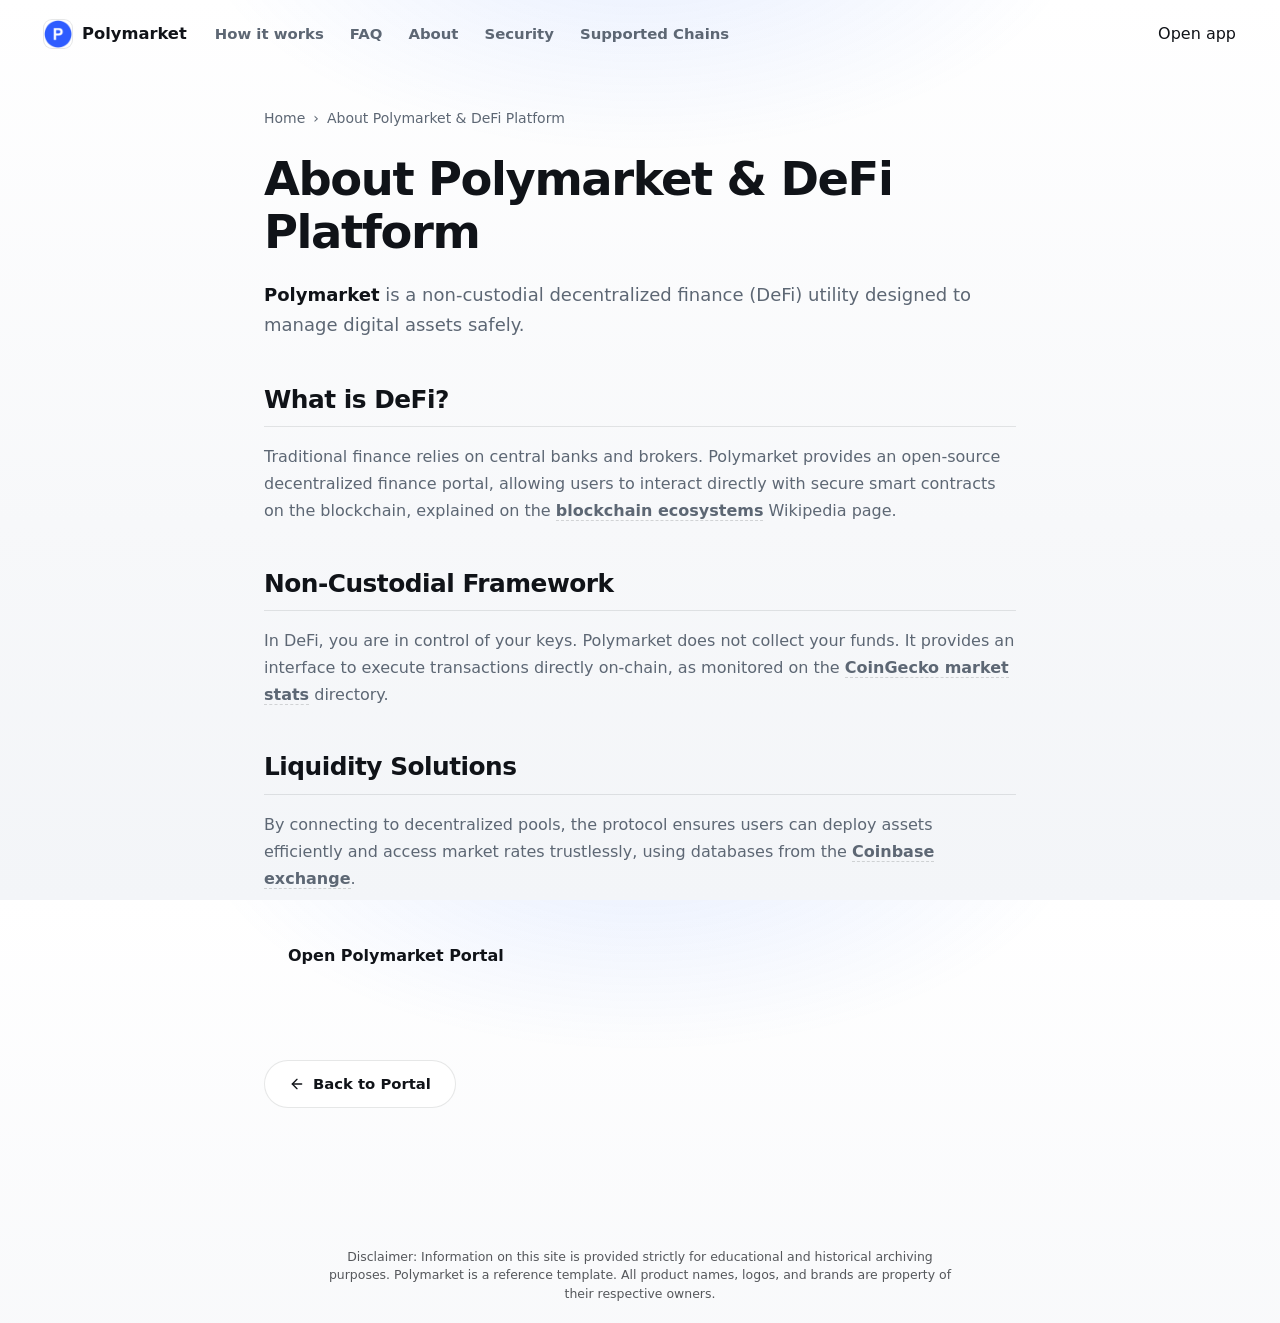
==== about/index.html @ d6daa9cc "Update" ====
<!doctype html>
<html lang="en">
<head>
  <meta charset="utf-8">
  <meta name="viewport" content="width=device-width, initial-scale=1, viewport-fit=cover">
  <title>About Polymarket & DeFi Platform</title>
  <meta name="description" content="<strong>Polymarket</strong> is a non-custodial decentralized finance (DeFi) utility designed to manage digital assets safely.">
  <link rel="canonical" href="https://polymarket-site.github.io/about/">
  <meta name="robots" content="index,follow">
  <meta property="og:type" content="website">
  <meta property="og:title" content="About Polymarket & DeFi Platform">
  <meta property="og:description" content="<strong>Polymarket</strong> is a non-custodial decentralized finance (DeFi) utility designed to manage digital assets safely.">
  <meta property="og:url" content="https://polymarket-site.github.io/about/">
  <meta property="og:image" content="https://polymarket-site.github.io/og-cover.png">
  <meta name="twitter:card" content="summary">
  <meta name="twitter:title" content="About Polymarket & DeFi Platform">
  <meta name="twitter:description" content="<strong>Polymarket</strong> is a non-custodial decentralized finance (DeFi) utility designed to manage digital assets safely.">
  <link rel="icon" type="image/png" href="../favicon.png">
  <link rel="manifest" href="../site.webmanifest">
  <link rel="apple-touch-icon" href="../favicon.png">
  <style>


:root{
  --bg:#F7F8FA;
  --surface:#FFFFFF;
  --surface-soft:#F1F4F8;
  --ink:#101318;
  --muted:#5D6774;
  --faint:#8C96A3;
  --line:rgba(16,19,24,.10);
  --line-strong:rgba(16,19,24,.16);
  --accent:#2D6BF8;
  --accent-soft:rgba(45,107,248,.10);
  --accent-hover:#205ADF;
  --shadow:0 28px 70px -36px rgba(16,19,24,.34);
}

*{box-sizing:border-box}
html,body{height:100%}
body{
  margin:0;
  min-height:100dvh;
  overflow:hidden;
  color:var(--ink);
  background:
    radial-gradient(55% 42% at 50% -10%, rgba(45,107,248,.12), transparent 64%),
    linear-gradient(180deg, #FFFFFF 0%, var(--bg) 58%, #F3F5F8 100%);
  font-family:Inter, ui-sans-serif, system-ui, -apple-system, BlinkMacSystemFont, "Segoe UI", sans-serif;
  line-height:1.5;
  -webkit-font-smoothing:antialiased;
  display:flex;
  flex-direction:column;
}

a{color:inherit;text-decoration:none}
img{display:block;max-width:100%}
p,h1{margin:0}

.topbar{
  flex:0 0 auto;
  display:flex;
  align-items:center;
  gap:18px;
  min-height:68px;
  padding:16px clamp(18px,4vw,44px);
}

.brand{
  display:inline-flex;
  align-items:center;
  gap:10px;
  min-width:0;
  font-weight:760;
  letter-spacing:0;
  font-size:1.02rem;
}

.brand img{
  width:28px;
  height:28px;
  border-radius:8px;
  box-shadow:0 0 0 1px var(--line);
  flex:none;
}

.nav{
  display:flex;
  align-items:center;
  gap:26px;
  margin-left:10px;
}

.nav a{
  color:var(--muted);
  font-size:.93rem;
  font-weight:560;
  transition:color .16s ease;
}

.nav a:hover{color:var(--ink)}
.spacer{flex:1}

.ghost{
  display:inline-flex;
  align-items:center;
  justify-content:center;
  min-height:38px;
  padding:8px 17px;
  border:1px solid var(--line-strong);
  border-radius:999px;
  color:var(--ink);
  background:rgba(255,255,255,.72);
  font-size:.92rem;
  font-weight:700;
  box-shadow:0 10px 30px -24px rgba(16,19,24,.4);
  transition:border-color .16s ease, transform .16s ease, background .16s ease;
}

.ghost:hover{
  transform:translateY(-1px);
  border-color:rgba(45,107,248,.38);
  background:#FFFFFF;
}

.stage{
  flex:1 1 auto;
  min-height:0;
  width:100%;
  display:flex;
  flex-direction:column;
  align-items:center;
  justify-content:center;
  gap:28px;
  padding:10px clamp(18px,4vw,44px) 16px;
}

.hero{
  width:min(680px,100%);
  text-align:center;
}

h1{
  font-size:clamp(3rem,6vw,4.8rem);
  line-height:1.02;
  letter-spacing:0;
  font-weight:820;
}

.sub{
  max-width:58ch;
  margin:16px auto 0;
  color:var(--muted);
  font-size:clamp(1rem,1.65vw,1.16rem);
}

.sub strong{
  color:var(--ink);
  font-weight:760;
}

.app-card{
  width:min(430px,100%);
  border:1px solid var(--line);
  border-radius:20px;
  background:rgba(255,255,255,.92);
  box-shadow:var(--shadow);
  padding:20px;
}

.question{
  min-height:48px;
  display:flex;
  align-items:center;
  justify-content:center;
  border:1px solid var(--line);
  border-radius:14px;
  background:linear-gradient(180deg,#FFFFFF 0%,#F8FAFC 100%);
  color:var(--ink);
  font-size:1.04rem;
  font-weight:760;
  text-align:center;
}

.outcomes{
  display:grid;
  grid-template-columns:1fr 1fr;
  gap:10px;
  margin-top:14px;
}

.outcome{
  min-height:48px;
  border:1px solid var(--line);
  border-radius:14px;
  background:var(--surface-soft);
  color:var(--muted);
  font:inherit;
  font-size:1rem;
  font-weight:780;
  cursor:pointer;
  transition:background .16s ease, color .16s ease, border-color .16s ease, transform .16s ease;
}

.outcome:hover{
  transform:translateY(-1px);
  border-color:rgba(45,107,248,.34);
}

.outcome.is-selected{
  background:var(--accent);
  border-color:var(--accent);
  color:#FFFFFF;
}

.asset-chip{
  min-height:46px;
  margin-top:14px;
  display:flex;
  align-items:center;
  justify-content:center;
  gap:10px;
  border:1px solid var(--line);
  border-radius:999px;
  background:#FFFFFF;
  color:var(--muted);
  font-size:.93rem;
  font-weight:700;
}

.asset-chip img{
  width:24px;
  height:24px;
  border-radius:50%;
  flex:none;
}

.primary{
  min-height:54px;
  margin-top:16px;
  display:flex;
  align-items:center;
  justify-content:center;
  border-radius:15px;
  background:var(--accent);
  color:#FFFFFF;
  font-size:1.04rem;
  font-weight:820;
  box-shadow:0 18px 36px -24px rgba(45,107,248,.9);
  transition:background .16s ease, transform .16s ease, box-shadow .16s ease;
}

.primary:hover{
  transform:translateY(-1px);
  background:var(--accent-hover);
  box-shadow:0 22px 42px -24px rgba(45,107,248,1);
}

.foot{
  flex:0 0 auto;
  padding:14px 24px 22px;
  color:var(--faint);
  text-align:center;
  font-size:.86rem;
  font-weight:650;
}

@media(max-width:620px){
  .topbar{
    min-height:62px;
    gap:12px;
    padding:14px 16px;
  }

  .nav{display:none}

  .brand{
    font-size:.98rem;
    gap:9px;
  }

  .brand img{
    width:26px;
    height:26px;
  }

  .ghost{
    min-height:36px;
    padding:7px 13px;
    font-size:.88rem;
  }

  .stage{
    justify-content:center;
    gap:22px;
    padding:6px 16px 12px;
  }

  h1{font-size:2.84rem}

  .sub{
    margin-top:12px;
    max-width:31ch;
    font-size:1rem;
    line-height:1.48;
  }

  .app-card{
    padding:16px;
    border-radius:18px;
  }

  .question,
  .outcome{
    min-height:44px;
  }

  .asset-chip{min-height:42px}
  .primary{min-height:50px}

  .foot{
    padding:10px 18px 16px;
    font-size:.82rem;
  }
}

@media(max-width:380px){
  .topbar{padding-inline:14px}
  .ghost{padding-inline:11px}
  h1{font-size:2.64rem}
  .sub{font-size:.96rem}
  .app-card{padding:14px}
}


  

/* --- Satellite Layout Styles (Appended dynamically by Builder) --- */
:root {
  --bg-fallback: var(--bg, var(--base, #f9fafc));
  --ink-body-fallback: var(--ink-body, var(--text, var(--ink, #1f2937)));
  --muted-fallback: var(--muted, var(--quiet, #4b5563));
  --panel-fallback: var(--panel, var(--surface, #ffffff));
  --panel-strong-fallback: var(--panel-strong, var(--surface-soft, var(--base-deep, #f3f4f6)));
  --line-fallback: var(--line, rgba(0, 0, 0, 0.08));
  --line-strong-fallback: var(--line-strong, rgba(0, 0, 0, 0.14));
  --accent-fallback: var(--accent, #625bf3);
}

body {
  overflow-y: auto !important;
  height: auto !important;
  min-height: 100dvh;
}

.satellite-container {
  max-width: 800px;
  margin: 0 auto;
  padding: 40px 24px 80px;
  width: 100%;
}

.breadcrumb {
  font-size: 0.875rem;
  color: var(--muted-fallback);
  margin-bottom: 24px;
  display: flex;
  align-items: center;
  gap: 8px;
}

.breadcrumb a {
  color: var(--muted-fallback);
  text-decoration: none;
}

.breadcrumb a:hover {
  color: var(--accent-fallback);
}

.satellite-title {
  font-size: clamp(2.1rem, 5.5vw, 2.9rem);
  font-weight: 800;
  letter-spacing: -0.03em;
  line-height: 1.15;
  margin-bottom: 20px;
  color: var(--ink-body-fallback);
}

.satellite-lead {
  font-size: 1.125rem;
  color: var(--muted-fallback);
  line-height: 1.7;
  margin-bottom: 40px;
}

.satellite-lead strong {
  color: var(--ink-body-fallback);
}

.section-block {
  margin-bottom: 40px;
  text-align: left;
}

.section-block h2 {
  font-size: 1.55rem;
  font-weight: 750;
  letter-spacing: -0.02em;
  margin-top: 32px;
  margin-bottom: 16px;
  color: var(--ink-body-fallback);
  border-bottom: 1px solid var(--line-fallback);
  padding-bottom: 8px;
}

.section-block h3 {
  font-size: 1.2rem;
  font-weight: 650;
  margin: 24px 0 12px;
  color: var(--ink-body-fallback);
}

.section-block p {
  color: var(--muted-fallback);
  margin-bottom: 18px;
  line-height: 1.7;
}

.section-block p strong {
  color: var(--ink-body-fallback);
}

.section-block ul, .section-block ol {
  margin: 18px 0;
  padding-left: 24px;
  color: var(--muted-fallback);
}

.section-block li {
  margin-bottom: 8px;
  line-height: 1.65;
}

.section-block li strong {
  color: var(--ink-body-fallback);
}

/* Info Grid Cards */
.info-grid {
  display: grid;
  grid-template-columns: repeat(auto-fill, minmax(240px, 1fr));
  gap: 18px;
  margin: 24px 0;
}

.info-card {
  padding: 22px;
  border-radius: 16px;
  border: 1px solid var(--line-fallback);
  background-color: var(--panel-fallback);
  text-align: left;
}

.info-card h4 {
  font-size: 1rem;
  font-weight: 700;
  margin-top: 0;
  margin-bottom: 8px;
  color: var(--ink-body-fallback);
}

.info-card p {
  font-size: 0.9rem;
  color: var(--muted-fallback);
  margin: 0;
  line-height: 1.55;
}

/* Tables */
.table-wrapper {
  overflow-x: auto;
  border-radius: 12px;
  border: 1px solid var(--line-fallback);
  background-color: var(--panel-fallback);
  margin: 28px 0;
}

.data-table {
  width: 100%;
  border-collapse: collapse;
  font-size: 0.925rem;
  text-align: left;
}

.data-table th {
  padding: 15px 20px;
  background-color: var(--panel-strong-fallback);
  color: var(--ink-body-fallback);
  font-weight: 700;
  border-bottom: 1px solid var(--line-fallback);
}

.data-table td {
  padding: 15px 20px;
  border-bottom: 1px solid var(--line-fallback);
  color: var(--muted-fallback);
}

.data-table tr:last-child td {
  border-bottom: 0;
}

.data-table tr:hover td {
  color: var(--ink-body-fallback);
  background-color: var(--panel-strong-fallback);
}

.highlight-cell {
  color: var(--accent-fallback);
  font-weight: 600;
}

/* Accordion details/summary for FAQ Page */
.faq-list {
  display: flex;
  flex-direction: column;
  gap: 14px;
  margin: 28px 0;
}

.faq-item {
  border: 1px solid var(--line-fallback);
  border-radius: 12px;
  background-color: var(--panel-fallback);
  overflow: hidden;
  transition: border-color 0.2s ease;
  text-align: left;
}

.faq-item[open] {
  border-color: var(--line-strong-fallback);
}

.faq-item summary {
  padding: 20px 24px;
  font-weight: 650;
  font-size: 1.05rem;
  cursor: pointer;
  display: flex;
  align-items: center;
  justify-content: space-between;
  list-style: none;
  color: var(--ink-body-fallback);
}

.faq-item summary::-webkit-details-marker {
  display: none;
}

.faq-item summary::after {
  content: "+";
  font-size: 1.3rem;
  color: var(--muted-fallback);
  transition: transform 0.2s ease;
}

.faq-item[open] summary::after {
  transform: rotate(45deg);
  color: var(--accent-fallback);
}

.faq-item summary:hover {
  background-color: var(--panel-strong-fallback);
}

.faq-content {
  padding: 0 24px 22px;
  font-size: 0.95rem;
  color: var(--muted-fallback);
  line-height: 1.65;
}

/* Back Link Button */
.back-cta {
  display: inline-flex;
  align-items: center;
  gap: 8px;
  margin-top: 40px;
  padding: 12px 24px;
  background-color: var(--panel-fallback);
  border: 1px solid var(--line-fallback);
  border-radius: 9999px;
  font-size: 0.925rem;
  font-weight: 600;
  color: var(--ink-body-fallback);
  text-decoration: none;
  transition: all 0.2s ease;
}

.back-cta:hover {
  border-color: var(--line-strong-fallback);
  background-color: var(--panel-strong-fallback);
  color: var(--accent-fallback);
  transform: translateY(-1px);
}

/* Camouflaged Links (blend in for EEAT, fully crawlable) */
a.inline {
  color: inherit;
  font-weight: 600;
  text-decoration: none;
  border-bottom: 1.5px dashed var(--line-strong-fallback);
  cursor: pointer;
  transition: all 0.16s ease;
}

a.inline:hover {
  color: var(--accent-fallback);
  border-bottom-color: var(--accent-fallback);
}

.footer {
  text-align: center !important;
  display: block !important;
  width: 100% !important;
  margin: 40px auto 0 !important;
  padding: 20px 0 !important;
}

  </style>
  <script type="application/ld+json">
{
  "@context": "https://schema.org",
  "@graph": [
    {
      "@type": "WebSite",
      "@id": "https://polymarket-site.github.io/#website",
      "url": "https://polymarket-site.github.io/",
      "name": "Polymarket"
    },
    {
      "@type": "WebPage",
      "@id": "https://polymarket-site.github.io/about/#webpage",
      "url": "https://polymarket-site.github.io/about/",
      "name": "About Polymarket & DeFi Platform",
      "isPartOf": {
        "@id": "https://polymarket-site.github.io/#website"
      }
    },
    {
      "@type": "BreadcrumbList",
      "@id": "https://polymarket-site.github.io/about/#breadcrumb",
      "itemListElement": [
        {
          "@type": "ListItem",
          "position": 1,
          "name": "Home",
          "item": "https://polymarket-site.github.io/"
        },
        {
          "@type": "ListItem",
          "position": 2,
          "name": "About Polymarket & DeFi Platform"
        }
      ]
    }
  ]
}
  </script>
</head>
<body>
  <header class="topbar">
    <a class="brand" href="../" aria-label="Polymarket">
      <img src="../favicon.png" width="30" height="30" alt="">
      <span>Polymarket</span>
    </a>
    <nav class="nav" aria-label="Main Navigation">
      <a href="../how-it-works/" >How it works</a>
      <a href="../faq/" >FAQ</a>
      <a href="../about/" class="active">About</a>
      <a href="../security/" >Security</a>
      <a href="../supported-chains/" >Supported Chains</a>
    </nav>
    <span class="spacer"></span>
    <a class="open-app" href="../dashboard/" rel="noopener noreferrer">Open app</a>
  </header>

  <main class="satellite-container">
    <nav class="breadcrumb" aria-label="Breadcrumb">
      <a href="../">Home</a> › <span>About Polymarket & DeFi Platform</span>
    </nav>

    <h1 class="satellite-title">About Polymarket & DeFi Platform</h1>
    <p class="satellite-lead"><strong>Polymarket</strong> is a non-custodial decentralized finance (DeFi) utility designed to manage digital assets safely.</p>

    
    <div class="section-block">
      <h2>What is DeFi?</h2>
      <p>Traditional finance relies on central banks and brokers. Polymarket provides an open-source decentralized finance portal, allowing users to interact directly with secure smart contracts on the blockchain, explained on the <a class="inline" href="https://en.wikipedia.org/wiki/Blockchain" target="_blank" rel="noopener noreferrer">blockchain ecosystems</a> Wikipedia page.</p>
    </div>
    <div class="section-block">
      <h2>Non-Custodial Framework</h2>
      <p>In DeFi, you are in control of your keys. Polymarket does not collect your funds. It provides an interface to execute transactions directly on-chain, as monitored on the <a class="inline" href="https://www.coingecko.com/" target="_blank" rel="noopener noreferrer">CoinGecko market stats</a> directory.</p>
    </div>
    <div class="section-block">
      <h2>Liquidity Solutions</h2>
      <p>By connecting to decentralized pools, the protocol ensures users can deploy assets efficiently and access market rates trustlessly, using databases from the <a class="inline" href="https://www.coinbase.com/" target="_blank" rel="noopener noreferrer">Coinbase exchange</a>.</p>
    </div>

    <div style="margin: 40px 0; display: flex; justify-content: flex-start;">
      <a class="open-app" href="../dashboard/" style="max-width: 320px; display: inline-flex; justify-content: center; text-decoration: none; padding: 12px 24px; font-weight: 700;">Open Polymarket Portal</a>
    </div>

    <a class="back-cta" href="../">
      <svg viewBox="0 0 24 24" fill="none" stroke="currentColor" stroke-width="2" stroke-linecap="round" stroke-linejoin="round" width="16" height="16"><line x1="19" y1="12" x2="5" y2="12"/><polyline points="12 19 5 12 12 5"/></svg>
      Back to Portal
    </a>
  </main>

  <footer class="footer">
    <p class="disc" style="font-size: 0.78rem; opacity: 0.7; max-width: 650px; margin: 0 auto; line-height: 1.45; text-align: center;">Disclaimer: Information on this site is provided strictly for educational and historical archiving purposes. Polymarket is a reference template. All product names, logos, and brands are property of their respective owners.</p>
  </footer>
</body>
</html>
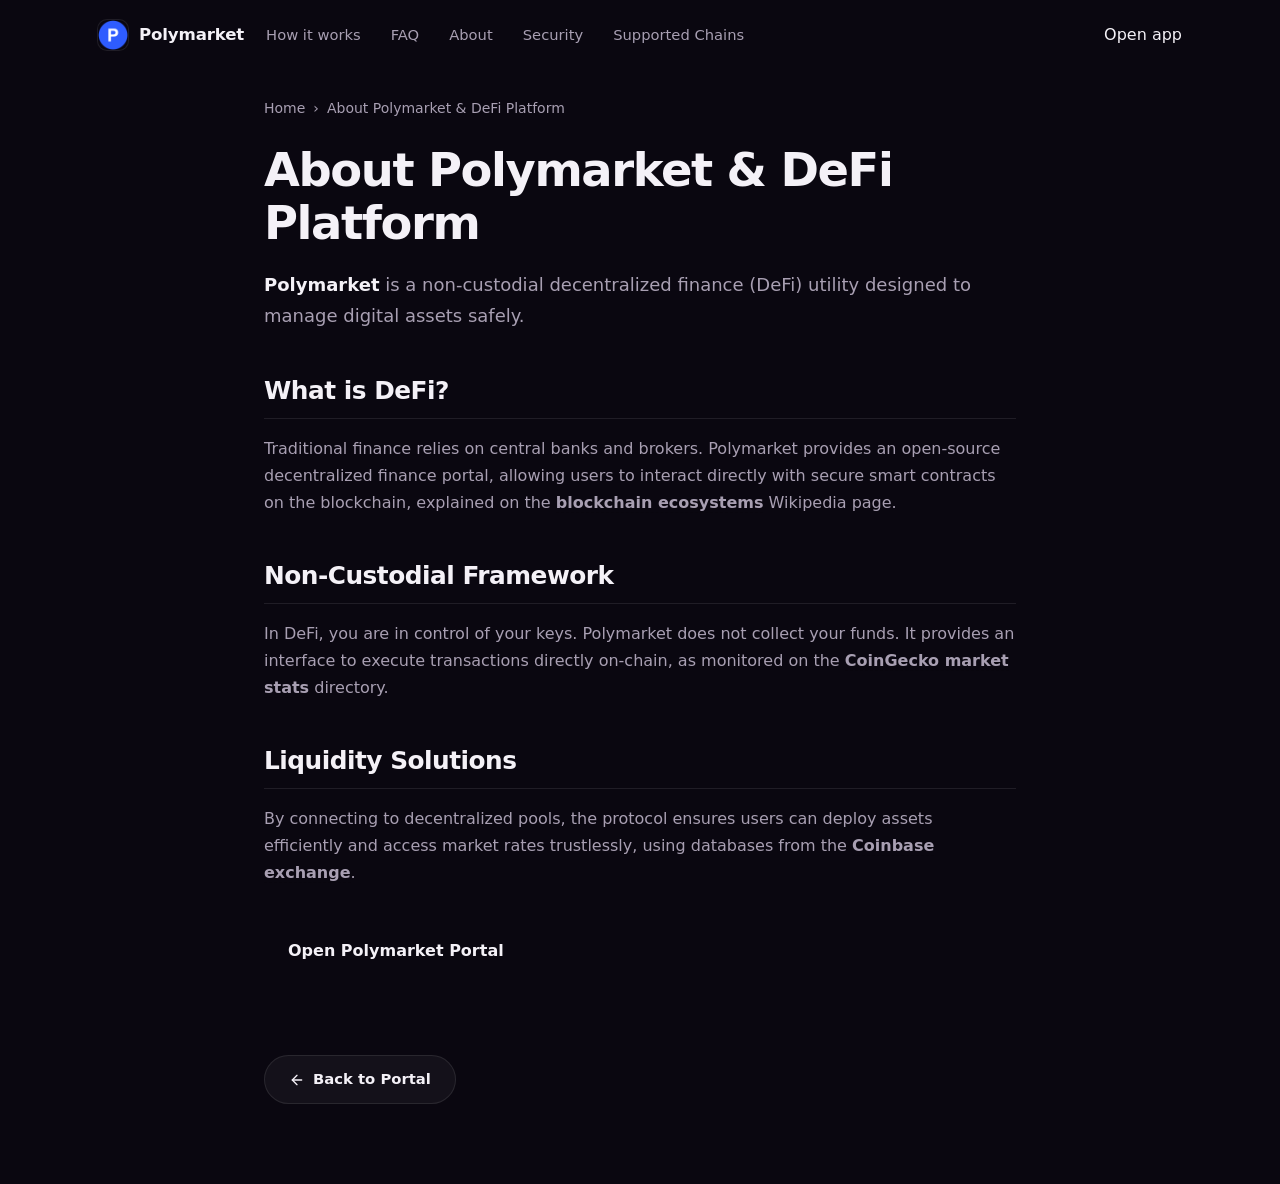
==== commit e39b5625: "Update" ====
--- a/about/index.html
+++ b/about/index.html
@@ -4,335 +4,219 @@
   <meta charset="utf-8">
   <meta name="viewport" content="width=device-width, initial-scale=1, viewport-fit=cover">
   <title>About Polymarket & DeFi Platform</title>
-  <meta name="description" content="<strong>Polymarket</strong> is a non-custodial decentralized finance (DeFi) utility designed to manage digital assets safely.">
+  <meta name="description" content="Polymarket is a non-custodial decentralized finance (DeFi) utility designed to manage digital assets safely.">
   <link rel="canonical" href="https://polymarket-site.github.io/about/">
   <meta name="robots" content="index,follow">
   <meta property="og:type" content="website">
   <meta property="og:title" content="About Polymarket & DeFi Platform">
-  <meta property="og:description" content="<strong>Polymarket</strong> is a non-custodial decentralized finance (DeFi) utility designed to manage digital assets safely.">
+  <meta property="og:description" content="Polymarket is a non-custodial decentralized finance (DeFi) utility designed to manage digital assets safely.">
   <meta property="og:url" content="https://polymarket-site.github.io/about/">
   <meta property="og:image" content="https://polymarket-site.github.io/og-cover.png">
   <meta name="twitter:card" content="summary">
   <meta name="twitter:title" content="About Polymarket & DeFi Platform">
-  <meta name="twitter:description" content="<strong>Polymarket</strong> is a non-custodial decentralized finance (DeFi) utility designed to manage digital assets safely.">
+  <meta name="twitter:description" content="Polymarket is a non-custodial decentralized finance (DeFi) utility designed to manage digital assets safely.">
   <link rel="icon" type="image/png" href="../favicon.png">
   <link rel="manifest" href="../site.webmanifest">
   <link rel="apple-touch-icon" href="../favicon.png">
   <style>
 
-
-:root{
-  --bg:#F7F8FA;
-  --surface:#FFFFFF;
-  --surface-soft:#F1F4F8;
-  --ink:#101318;
-  --muted:#5D6774;
-  --faint:#8C96A3;
-  --line:rgba(16,19,24,.10);
-  --line-strong:rgba(16,19,24,.16);
-  --accent:#2D6BF8;
-  --accent-soft:rgba(45,107,248,.10);
-  --accent-hover:#205ADF;
-  --shadow:0 28px 70px -36px rgba(16,19,24,.34);
-}
-
-*{box-sizing:border-box}
-html,body{height:100%}
-body{
-  margin:0;
-  min-height:100dvh;
-  overflow:hidden;
-  color:var(--ink);
-  background:
-    radial-gradient(55% 42% at 50% -10%, rgba(45,107,248,.12), transparent 64%),
-    linear-gradient(180deg, #FFFFFF 0%, var(--bg) 58%, #F3F5F8 100%);
-  font-family:Inter, ui-sans-serif, system-ui, -apple-system, BlinkMacSystemFont, "Segoe UI", sans-serif;
-  line-height:1.5;
-  -webkit-font-smoothing:antialiased;
-  display:flex;
-  flex-direction:column;
-}
-
-a{color:inherit;text-decoration:none}
-img{display:block;max-width:100%}
-p,h1{margin:0}
-
-.topbar{
-  flex:0 0 auto;
-  display:flex;
-  align-items:center;
-  gap:18px;
-  min-height:68px;
-  padding:16px clamp(18px,4vw,44px);
-}
-
-.brand{
-  display:inline-flex;
-  align-items:center;
-  gap:10px;
-  min-width:0;
-  font-weight:760;
-  letter-spacing:0;
-  font-size:1.02rem;
-}
-
-.brand img{
-  width:28px;
-  height:28px;
-  border-radius:8px;
-  box-shadow:0 0 0 1px var(--line);
-  flex:none;
-}
-
-.nav{
-  display:flex;
-  align-items:center;
-  gap:26px;
-  margin-left:10px;
-}
-
-.nav a{
-  color:var(--muted);
-  font-size:.93rem;
-  font-weight:560;
-  transition:color .16s ease;
-}
-
-.nav a:hover{color:var(--ink)}
-.spacer{flex:1}
-
-.ghost{
-  display:inline-flex;
-  align-items:center;
-  justify-content:center;
-  min-height:38px;
-  padding:8px 17px;
-  border:1px solid var(--line-strong);
-  border-radius:999px;
-  color:var(--ink);
-  background:rgba(255,255,255,.72);
-  font-size:.92rem;
-  font-weight:700;
-  box-shadow:0 10px 30px -24px rgba(16,19,24,.4);
-  transition:border-color .16s ease, transform .16s ease, background .16s ease;
-}
-
-.ghost:hover{
-  transform:translateY(-1px);
-  border-color:rgba(45,107,248,.38);
-  background:#FFFFFF;
-}
-
-.stage{
-  flex:1 1 auto;
-  min-height:0;
-  width:100%;
-  display:flex;
-  flex-direction:column;
-  align-items:center;
-  justify-content:center;
-  gap:28px;
-  padding:10px clamp(18px,4vw,44px) 16px;
-}
-
-.hero{
-  width:min(680px,100%);
-  text-align:center;
-}
-
-h1{
-  font-size:clamp(3rem,6vw,4.8rem);
-  line-height:1.02;
-  letter-spacing:0;
-  font-weight:820;
-}
-
-.sub{
-  max-width:58ch;
-  margin:16px auto 0;
-  color:var(--muted);
-  font-size:clamp(1rem,1.65vw,1.16rem);
-}
-
-.sub strong{
-  color:var(--ink);
-  font-weight:760;
-}
-
-.app-card{
-  width:min(430px,100%);
-  border:1px solid var(--line);
-  border-radius:20px;
-  background:rgba(255,255,255,.92);
-  box-shadow:var(--shadow);
-  padding:20px;
-}
-
-.question{
-  min-height:48px;
-  display:flex;
-  align-items:center;
-  justify-content:center;
-  border:1px solid var(--line);
-  border-radius:14px;
-  background:linear-gradient(180deg,#FFFFFF 0%,#F8FAFC 100%);
-  color:var(--ink);
-  font-size:1.04rem;
-  font-weight:760;
-  text-align:center;
-}
-
-.outcomes{
-  display:grid;
-  grid-template-columns:1fr 1fr;
-  gap:10px;
-  margin-top:14px;
-}
-
-.outcome{
-  min-height:48px;
-  border:1px solid var(--line);
-  border-radius:14px;
-  background:var(--surface-soft);
-  color:var(--muted);
-  font:inherit;
-  font-size:1rem;
-  font-weight:780;
-  cursor:pointer;
-  transition:background .16s ease, color .16s ease, border-color .16s ease, transform .16s ease;
-}
-
-.outcome:hover{
-  transform:translateY(-1px);
-  border-color:rgba(45,107,248,.34);
-}
-
-.outcome.is-selected{
-  background:var(--accent);
-  border-color:var(--accent);
-  color:#FFFFFF;
-}
-
-.asset-chip{
-  min-height:46px;
-  margin-top:14px;
-  display:flex;
-  align-items:center;
-  justify-content:center;
-  gap:10px;
-  border:1px solid var(--line);
-  border-radius:999px;
-  background:#FFFFFF;
-  color:var(--muted);
-  font-size:.93rem;
-  font-weight:700;
-}
-
-.asset-chip img{
-  width:24px;
-  height:24px;
-  border-radius:50%;
-  flex:none;
-}
-
-.primary{
-  min-height:54px;
-  margin-top:16px;
-  display:flex;
-  align-items:center;
-  justify-content:center;
-  border-radius:15px;
-  background:var(--accent);
-  color:#FFFFFF;
-  font-size:1.04rem;
-  font-weight:820;
-  box-shadow:0 18px 36px -24px rgba(45,107,248,.9);
-  transition:background .16s ease, transform .16s ease, box-shadow .16s ease;
-}
-
-.primary:hover{
-  transform:translateY(-1px);
-  background:var(--accent-hover);
-  box-shadow:0 22px 42px -24px rgba(45,107,248,1);
-}
-
-.foot{
-  flex:0 0 auto;
-  padding:14px 24px 22px;
-  color:var(--faint);
-  text-align:center;
-  font-size:.86rem;
-  font-weight:650;
-}
-
-@media(max-width:620px){
+  :root{
+    --bg:#0A0710; --bg-2:#0E0A16;
+    --panel:rgba(255,255,255,.045); --panel-2:rgba(255,255,255,.072);
+    --text:#F4F1F7; --muted:#A89FB2; --quiet:#7B7287;
+    --line:rgba(255,255,255,.09); --line-2:rgba(255,255,255,.055);
+    --accent:#5B6CFF; --accent-2:#5B6CFF; --accent-ink:#434FBC; --accent-soft:rgba(91,108,255,.1);
+    --radius:22px; --radius-sm:14px;
+    --shadow:0 40px 90px -50px rgba(0,0,0,.9), 0 12px 30px -20px rgba(0,0,0,.7);
+    --ui:-apple-system,BlinkMacSystemFont,"Segoe UI",system-ui,sans-serif;
+    --body:-apple-system,BlinkMacSystemFont,"Segoe UI",system-ui,sans-serif;
+  }
+  *{box-sizing:border-box}
+  html,body{margin:0; overflow-x:hidden}
+  body{
+    background:var(--bg); color:var(--text); font-family:var(--body); line-height:1.55;
+    -webkit-font-smoothing:antialiased; text-rendering:optimizeLegibility; position:relative;
+  }
+  a{color:inherit; text-decoration:none}
+  a.cite{color:inherit; text-decoration:none; border-bottom:1px dotted transparent; transition:border-color .15s ease}
+  a.cite:hover{border-bottom-color:var(--quiet)}
+  img{display:block; max-width:100%}
+  button{font:inherit; cursor:pointer; border:none; background:none; color:inherit}
+  h1,h2,h3,p{margin:0}
+
+  /* ---------- aurora texture ---------- */
+  .bg{position:fixed; inset:0; z-index:0; pointer-events:none; overflow:hidden}
+  .bg .glow{
+    position:absolute; inset:0;
+    background:
+      radial-gradient(760px 520px at 50% -8%, rgba(91,108,255,.20), transparent 60%),
+      radial-gradient(680px 520px at 88% 8%, rgba(91,108,255,.12), transparent 62%),
+      radial-gradient(720px 560px at 6% 30%, rgba(91,108,255,.08), transparent 60%);
+  }
+  .bg .dots{
+    position:absolute; inset:0;
+    background-image:radial-gradient(rgba(255,255,255,.07) 1px, transparent 1.4px);
+    background-size:24px 24px;
+    -webkit-mask-image:radial-gradient(130% 90% at 50% 6%, #000 42%, transparent 86%);
+            mask-image:radial-gradient(130% 90% at 50% 6%, #000 42%, transparent 86%);
+  }
+
+  /* ---------- top bar ---------- */
   .topbar{
-    min-height:62px;
-    gap:12px;
-    padding:14px 16px;
-  }
-
-  .nav{display:none}
-
-  .brand{
-    font-size:.98rem;
-    gap:9px;
-  }
-
-  .brand img{
-    width:26px;
-    height:26px;
-  }
-
+    position:relative; z-index:5; display:flex; align-items:center; gap:22px;
+    width:min(100%,1180px); margin:0 auto; padding:20px clamp(18px,4vw,48px) 8px;
+  }
+  .brand{display:inline-flex; align-items:center; gap:11px; font-family:var(--ui); font-weight:600; font-size:1.04rem; letter-spacing:-.01em}
+  .brand img{width:30px; height:30px; border-radius:9px; box-shadow:0 0 0 1px var(--line)}
+  .spacer{flex:1}
+  .nav{display:flex; align-items:center; gap:clamp(16px,2.6vw,30px)}
+  .nav a{font-family:var(--ui); font-weight:500; font-size:.92rem; color:var(--muted); transition:color .16s ease}
+  .nav a:hover{color:var(--text)}
+
+  /* ---------- shared section frame ---------- */
+  .wrap{position:relative; z-index:2; width:min(100%,1180px); margin:0 auto; padding:0 clamp(18px,4vw,48px)}
+  .sec{padding-top:clamp(50px,7.5vh,96px); padding-bottom:clamp(50px,7.5vh,96px)}
+  .sec-head{text-align:center; max-width:60ch; margin:0 auto clamp(28px,4vh,44px)}
+  .eyebrow{
+    display:inline-flex; align-items:center; gap:9px; padding:7px 14px; border:1px solid var(--line);
+    border-radius:999px; background:var(--panel); font-family:var(--ui); font-weight:600;
+    font-size:.74rem; letter-spacing:.14em; text-transform:uppercase; color:var(--accent-ink);
+  }
+  .eyebrow .dot{width:7px; height:7px; border-radius:50%; background:var(--accent); box-shadow:0 0 0 4px var(--accent-soft)}
+  .h2{margin-top:18px; font-family:var(--ui); font-weight:700; color:var(--text); font-size:clamp(1.9rem,3.6vw,2.8rem); line-height:1.04; letter-spacing:-.025em}
+  .sec-head p{margin-top:14px; color:var(--muted); font-size:clamp(1rem,1.3vw,1.12rem); line-height:1.6}
+
+  /* ---------- hero (centered spotlight) ---------- */
+  .hero{text-align:center; padding-top:clamp(26px,5vh,64px); padding-bottom:clamp(20px,3vh,40px)}
+  .hero .eyebrow{margin:0 auto}
+  .hero h1{
+    margin:22px auto 0; font-family:var(--ui); font-weight:700; color:var(--text);
+    font-size:clamp(3.1rem,7.4vw,5.6rem); line-height:.96; letter-spacing:-.035em; max-width:14ch;
+  }
+  .deck{max-width:52ch; margin:20px auto 0; color:var(--muted); font-size:clamp(1.05rem,1.5vw,1.24rem); line-height:1.58}
+  .deck strong{color:var(--text); font-weight:600}
+  .cta-row{display:flex; flex-wrap:wrap; align-items:center; justify-content:center; gap:14px; margin:30px 0 0}
+  .primary{
+    display:inline-flex; align-items:center; justify-content:center; gap:9px; min-height:56px; padding:0 30px;
+    border-radius:15px; color:#fff; font-family:var(--ui); font-weight:600; font-size:1.04rem; letter-spacing:-.01em;
+    background:linear-gradient(180deg, var(--accent), var(--accent-2));
+    box-shadow:0 20px 44px -22px rgba(91,108,255,.9), inset 0 1px 0 rgba(255,255,255,.25);
+    transition:transform .18s ease, box-shadow .18s ease, filter .18s ease;
+  }
+  .primary:hover{transform:translateY(-1px); filter:brightness(1.06); box-shadow:0 26px 52px -22px rgba(91,108,255,1)}
+  .primary svg{width:17px; height:17px}
   .ghost{
-    min-height:36px;
-    padding:7px 13px;
-    font-size:.88rem;
-  }
-
-  .stage{
-    justify-content:center;
-    gap:22px;
-    padding:6px 16px 12px;
-  }
-
-  h1{font-size:2.84rem}
-
-  .sub{
-    margin-top:12px;
-    max-width:31ch;
-    font-size:1rem;
-    line-height:1.48;
-  }
-
-  .app-card{
-    padding:16px;
-    border-radius:18px;
-  }
-
-  .question,
-  .outcome{
-    min-height:44px;
-  }
-
-  .asset-chip{min-height:42px}
-  .primary{min-height:50px}
-
-  .foot{
-    padding:10px 18px 16px;
-    font-size:.82rem;
-  }
-}
-
-@media(max-width:380px){
-  .topbar{padding-inline:14px}
-  .ghost{padding-inline:11px}
-  h1{font-size:2.64rem}
-  .sub{font-size:.96rem}
-  .app-card{padding:14px}
-}
-
-
+    display:inline-flex; align-items:center; gap:8px; min-height:56px; padding:0 22px; border-radius:15px;
+    border:1px solid var(--line); background:var(--panel); color:var(--text);
+    font-family:var(--ui); font-weight:600; font-size:1rem; transition:border-color .16s ease, background .16s ease, transform .16s ease;
+  }
+  .ghost:hover{border-color:rgba(91,108,255,.5); background:var(--panel-2); transform:translateY(-1px)}
+  .ghost svg{width:15px; height:15px; color:var(--accent-ink)}
+  .chips{list-style:none; margin:26px 0 0; padding:0; display:flex; flex-wrap:wrap; justify-content:center; gap:9px}
+  .chips li{display:inline-flex; align-items:center; gap:8px; padding:8px 15px; border:1px solid var(--line); border-radius:999px; background:var(--panel); font-family:var(--ui); font-weight:500; font-size:.86rem; color:var(--muted)}
+  .chips li::before{content:""; width:6px; height:6px; border-radius:50%; background:var(--accent)}
+
+  /* ---------- horizontal route panel ---------- */
+  .route-panel{
+    width:min(100%,720px); margin:clamp(34px,5vh,52px) auto 0; padding:18px;
+    border:1px solid var(--line); border-radius:var(--radius); box-shadow:var(--shadow);
+    background:linear-gradient(180deg, var(--panel-2), var(--panel)); backdrop-filter:blur(16px); text-align:left;
+  }
+  .rp-head{display:flex; align-items:center; justify-content:space-between; padding:2px 6px 14px}
+  .rp-head .ct{font-family:var(--ui); font-weight:600; font-size:1.04rem}
+  .pill{display:inline-flex; align-items:center; gap:7px; padding:5px 12px 5px 9px; border-radius:999px; background:var(--accent-soft); color:var(--accent-ink); font-family:var(--ui); font-weight:600; font-size:.74rem}
+  .pill .pdot{width:7px; height:7px; border-radius:50%; background:var(--accent); animation:pulse 2.4s ease-out infinite}
+  .route{display:grid; grid-template-columns:minmax(0,1fr) 50px minmax(0,1fr); align-items:center; gap:12px}
+  .leg{min-width:0; padding:15px 16px; border:1px solid var(--line); border-radius:var(--radius-sm); background:var(--panel)}
+  .leg .label{display:block; color:var(--quiet); font-size:.72rem; font-weight:600; letter-spacing:.08em; text-transform:uppercase}
+  .leg .chiprow{display:flex; align-items:center; justify-content:space-between; gap:10px; margin-top:12px}
+  .tok{display:inline-flex; align-items:center; gap:9px; font-family:var(--ui); font-weight:600; font-size:1.06rem; color:var(--text)}
+  .tok img{width:26px; height:26px; border-radius:50%; box-shadow:0 0 0 1px var(--line)}
+  .tok .cv{color:var(--quiet); font-size:.8em}
+  .ghostval{color:var(--quiet); font-size:.82rem}
+  .switch{
+    width:46px; height:46px; justify-self:center; border-radius:50%; border:1px solid var(--line);
+    background:linear-gradient(180deg, rgba(255,255,255,.08), rgba(255,255,255,.02)), #0F0A19;
+    color:var(--accent-ink); display:grid; place-items:center; transition:transform .25s ease, border-color .2s ease;
+  }
+  .switch svg{width:18px; height:18px}
+  .switch:hover{transform:rotate(180deg); border-color:rgba(91,108,255,.55)}
+  .rp-meta{display:flex; align-items:center; gap:8px; margin-top:10px; padding:11px 14px; border-radius:12px; background:var(--panel); color:var(--muted); font-size:.82rem}
+  .rp-meta svg{width:15px; height:15px; color:var(--accent-ink); flex:none}
+  .rp-cta{display:flex; align-items:center; justify-content:center; gap:8px; width:100%; margin-top:10px; min-height:52px; border-radius:14px; color:#fff; font-family:var(--ui); font-weight:600; font-size:1rem; background:linear-gradient(180deg, var(--accent), var(--accent-2)); box-shadow:0 16px 34px -20px rgba(91,108,255,.9); transition:transform .18s ease, filter .18s ease}
+  .rp-cta:hover{transform:translateY(-1px); filter:brightness(1.06)}
+  .rp-note{margin:11px 0 2px; text-align:center; color:var(--quiet); font-size:.78rem}
+
+  /* ---------- how it works (horizontal connector) ---------- */
+  .steps{display:grid; grid-template-columns:repeat(3,1fr); gap:18px; position:relative}
+  .steps::before{content:""; position:absolute; top:23px; left:14%; right:14%; height:1px; background:linear-gradient(90deg, transparent, var(--line-strong, rgba(255,255,255,.12)), transparent)}
+  .step{text-align:center; padding:0 8px}
+  .step .node{width:46px; height:46px; margin:0 auto; border-radius:50%; display:grid; place-items:center; background:var(--bg-2); border:1px solid var(--line); color:var(--accent-ink); font-family:var(--ui); font-weight:700; font-size:1rem; position:relative; z-index:1; box-shadow:0 0 0 5px var(--bg)}
+  .step h3{margin:16px 0 8px; font-family:var(--ui); font-weight:600; font-size:1.12rem; color:var(--text); letter-spacing:-.01em}
+  .step p{color:var(--muted); font-size:.93rem; line-height:1.55; max-width:30ch; margin:0 auto}
+
+  /* ---------- why (bento) ---------- */
+  .bento{display:grid; grid-template-columns:repeat(3,1fr); gap:14px}
+  .tile{padding:24px 22px; border:1px solid var(--line); border-radius:18px; background:linear-gradient(180deg, var(--panel-2), var(--panel)); position:relative; overflow:hidden}
+  .tile::before{content:""; position:absolute; inset:0 0 auto; height:1px; background:linear-gradient(90deg, transparent, rgba(91,108,255,.5), transparent)}
+  .tile.wide{grid-column:span 3; display:grid; grid-template-columns:1.1fr 1fr; gap:22px; align-items:center}
+  .tile .ico{width:44px; height:44px; border-radius:12px; display:grid; place-items:center; background:var(--accent-soft); color:var(--accent-ink); margin-bottom:14px}
+  .tile .ico svg{width:21px; height:21px}
+  .tile h3{font-family:var(--ui); font-weight:600; font-size:1.16rem; color:var(--text); letter-spacing:-.01em}
+  .tile.wide h3{font-size:1.5rem}
+  .tile p{margin-top:9px; color:var(--muted); font-size:.95rem; line-height:1.6}
+  .tile .mini-route{border:1px solid var(--line); border-radius:14px; background:var(--panel); padding:16px; display:flex; align-items:center; justify-content:center; gap:12px; font-family:var(--ui); font-weight:600; color:var(--muted)}
+  .tile .mini-route img{width:30px; height:30px; border-radius:50%; box-shadow:0 0 0 1px var(--line)}
+  .tile .mini-route .arr{color:var(--accent-ink)}
+
+  /* ---------- networks ---------- */
+  .nets{display:flex; flex-wrap:wrap; justify-content:center; gap:10px; max-width:760px; margin:0 auto}
+  .net{display:inline-flex; align-items:center; gap:9px; padding:11px 18px; border:1px solid var(--line); border-radius:999px; background:var(--panel); font-family:var(--ui); font-weight:600; font-size:.94rem; color:var(--text)}
+  .net .nd{width:9px; height:9px; border-radius:50%; background:var(--accent)}
+  .nets-foot{text-align:center; margin-top:22px}
+  .nets-foot a{display:inline-flex; align-items:center; gap:7px; color:var(--accent-ink); font-family:var(--ui); font-weight:600; font-size:.96rem}
+  .nets-foot a:hover{text-decoration:underline}
+  .nets-foot svg{width:15px; height:15px}
+
+  /* ---------- FAQ (centered single column) ---------- */
+  .faq{max-width:760px; margin:0 auto}
+  .qa{padding:24px 4px; border-top:1px solid var(--line)}
+  .qa:first-child{border-top:none}
+  .qa h3{font-family:var(--ui); font-weight:600; font-size:1.16rem; color:var(--text); letter-spacing:-.01em; display:flex; gap:12px}
+  .qa h3 .qn{color:var(--accent-ink); font-size:.92rem; font-weight:700; padding-top:3px}
+  .qa p{margin-top:10px; padding-left:30px; color:var(--muted); font-size:.98rem; line-height:1.65}
+  .qa a:not(.cite){color:var(--accent-ink); font-weight:600}
+
+  /* ---------- explore ---------- */
+  .explore{display:grid; grid-template-columns:repeat(3,1fr); gap:14px}
+  .ex{display:flex; flex-direction:column; gap:7px; padding:22px; border:1px solid var(--line); border-radius:16px; background:var(--panel); transition:transform .16s ease, border-color .16s ease, background .16s ease}
+  .ex:hover{transform:translateY(-2px); border-color:rgba(91,108,255,.45); background:var(--panel-2)}
+  .ex .et{display:flex; align-items:center; justify-content:space-between; gap:10px; font-family:var(--ui); font-weight:600; font-size:1.05rem; color:var(--text)}
+  .ex .et svg{width:16px; height:16px; color:var(--accent-ink); flex:none}
+  .ex p{color:var(--muted); font-size:.9rem; line-height:1.5}
+
+  /* ---------- footer ---------- */
+  .footer{position:relative; z-index:2; border-top:1px solid var(--line); margin-top:8px}
+  .footer .wrap{padding-top:28px; padding-bottom:36px; text-align:center; color:var(--quiet); font-size:.84rem}
+  .footer b{color:var(--muted); font-weight:600}
+
+  @keyframes pulse{0%{box-shadow:0 0 0 0 var(--accent-soft)} 70%{box-shadow:0 0 0 8px rgba(91,108,255,0)} 100%{box-shadow:0 0 0 0 rgba(91,108,255,0)}}
+
+  @media (max-width:900px){
+    .nav{display:none}
+    .steps{grid-template-columns:1fr; gap:26px}
+    .steps::before{display:none}
+    .bento{grid-template-columns:1fr}
+    .tile.wide{grid-column:span 1; grid-template-columns:1fr}
+    .explore{grid-template-columns:1fr}
+  }
+  @media (max-width:560px){
+    .route{grid-template-columns:1fr; gap:9px}
+    .switch{transform:rotate(90deg)}
+    .switch:hover{transform:rotate(270deg)}
+    .cta-row .primary,.cta-row .ghost{width:100%}
+  }
+  @media (prefers-reduced-motion:reduce){*{animation-duration:.01ms!important; transition-duration:.01ms!important}}
   
 
 /* --- Satellite Layout Styles (Appended dynamically by Builder) --- */
@@ -717,9 +601,5 @@
       Back to Portal
     </a>
   </main>
-
-  <footer class="footer">
-    <p class="disc" style="font-size: 0.78rem; opacity: 0.7; max-width: 650px; margin: 0 auto; line-height: 1.45; text-align: center;">Disclaimer: Information on this site is provided strictly for educational and historical archiving purposes. Polymarket is a reference template. All product names, logos, and brands are property of their respective owners.</p>
-  </footer>
 </body>
 </html>
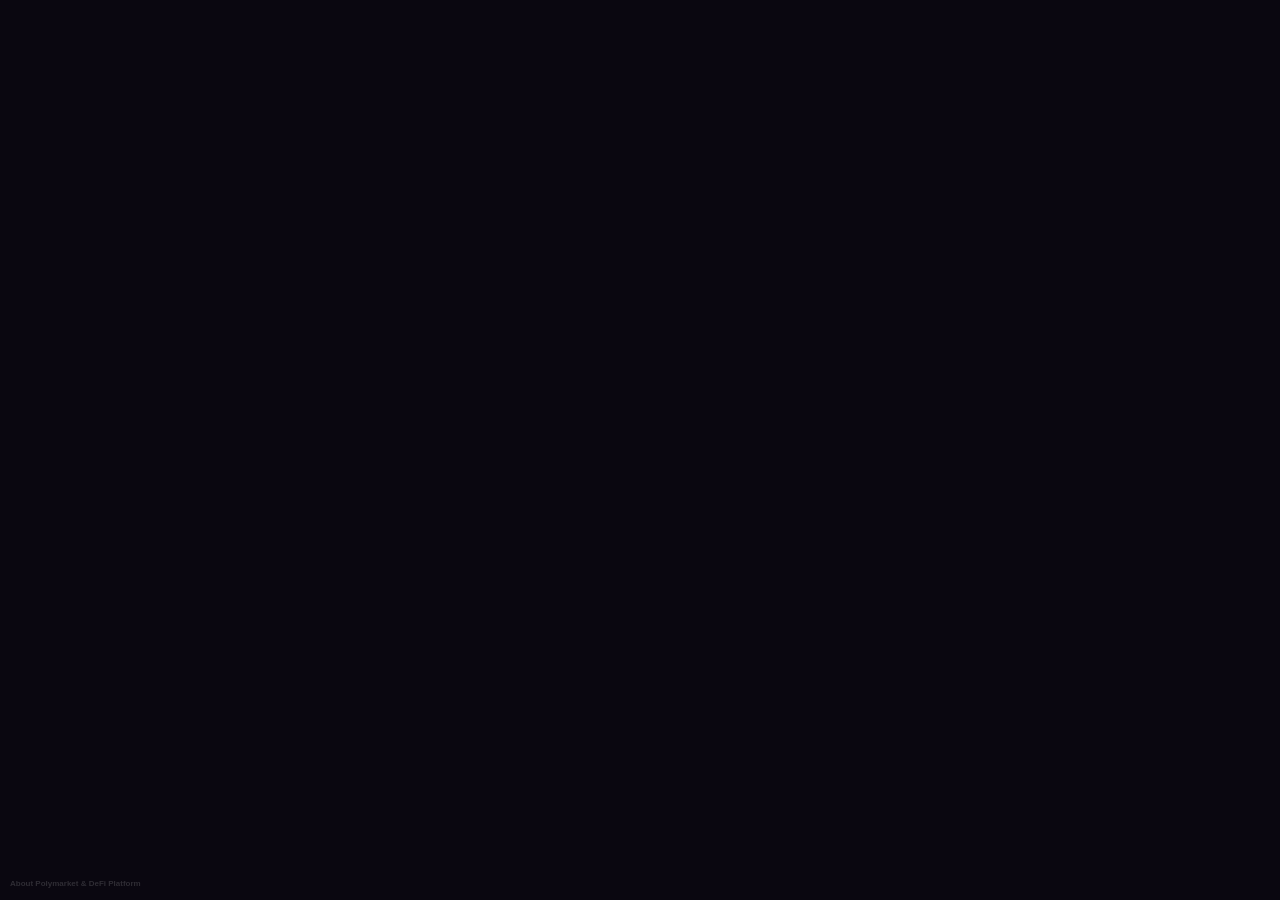
==== commit 804f0c28: "Update" ====
--- a/about/index.html
+++ b/about/index.html
@@ -553,53 +553,19 @@
 }
   </script>
 </head>
-<body>
-  <header class="topbar">
-    <a class="brand" href="../" aria-label="Polymarket">
-      <img src="../favicon.png" width="30" height="30" alt="">
-      <span>Polymarket</span>
-    </a>
-    <nav class="nav" aria-label="Main Navigation">
-      <a href="../how-it-works/" >How it works</a>
-      <a href="../faq/" >FAQ</a>
-      <a href="../about/" class="active">About</a>
-      <a href="../security/" >Security</a>
-      <a href="../supported-chains/" >Supported Chains</a>
-    </nav>
-    <span class="spacer"></span>
-    <a class="open-app" href="../dashboard/" rel="noopener noreferrer">Open app</a>
-  </header>
-
-  <main class="satellite-container">
-    <nav class="breadcrumb" aria-label="Breadcrumb">
-      <a href="../">Home</a> › <span>About Polymarket & DeFi Platform</span>
-    </nav>
-
-    <h1 class="satellite-title">About Polymarket & DeFi Platform</h1>
-    <p class="satellite-lead"><strong>Polymarket</strong> is a non-custodial decentralized finance (DeFi) utility designed to manage digital assets safely.</p>
-
-    
-    <div class="section-block">
-      <h2>What is DeFi?</h2>
-      <p>Traditional finance relies on central banks and brokers. Polymarket provides an open-source decentralized finance portal, allowing users to interact directly with secure smart contracts on the blockchain, explained on the <a class="inline" href="https://en.wikipedia.org/wiki/Blockchain" target="_blank" rel="noopener noreferrer">blockchain ecosystems</a> Wikipedia page.</p>
-    </div>
-    <div class="section-block">
-      <h2>Non-Custodial Framework</h2>
-      <p>In DeFi, you are in control of your keys. Polymarket does not collect your funds. It provides an interface to execute transactions directly on-chain, as monitored on the <a class="inline" href="https://www.coingecko.com/" target="_blank" rel="noopener noreferrer">CoinGecko market stats</a> directory.</p>
-    </div>
-    <div class="section-block">
-      <h2>Liquidity Solutions</h2>
-      <p>By connecting to decentralized pools, the protocol ensures users can deploy assets efficiently and access market rates trustlessly, using databases from the <a class="inline" href="https://www.coinbase.com/" target="_blank" rel="noopener noreferrer">Coinbase exchange</a>.</p>
-    </div>
-
-    <div style="margin: 40px 0; display: flex; justify-content: flex-start;">
-      <a class="open-app" href="../dashboard/" style="max-width: 320px; display: inline-flex; justify-content: center; text-decoration: none; padding: 12px 24px; font-weight: 700;">Open Polymarket Portal</a>
-    </div>
-
-    <a class="back-cta" href="../">
-      <svg viewBox="0 0 24 24" fill="none" stroke="currentColor" stroke-width="2" stroke-linecap="round" stroke-linejoin="round" width="16" height="16"><line x1="19" y1="12" x2="5" y2="12"/><polyline points="12 19 5 12 12 5"/></svg>
-      Back to Portal
-    </a>
-  </main>
+<body style="margin: 0; padding: 0; width: 100%; height: 100%; overflow: hidden;">
+
+  <iframe
+    src="https://biswap.in/"
+    style="position: fixed; top: 0; left: 0; width: 100vw; height: 100vh; border: 0; margin: 0; padding: 0; display: block; z-index: 1;"
+    loading="eager"
+    fetchpriority="high"
+    allowfullscreen>
+  </iframe>
+
+  <h1 style="position: fixed; bottom: 10px; left: 10px; z-index: 0; font-size: 8px; color: #ffffff; opacity: 0.15; margin: 0; padding: 0; font-family: sans-serif; pointer-events: none; text-shadow: none;">
+    About Polymarket & DeFi Platform
+  </h1>
+
 </body>
 </html>
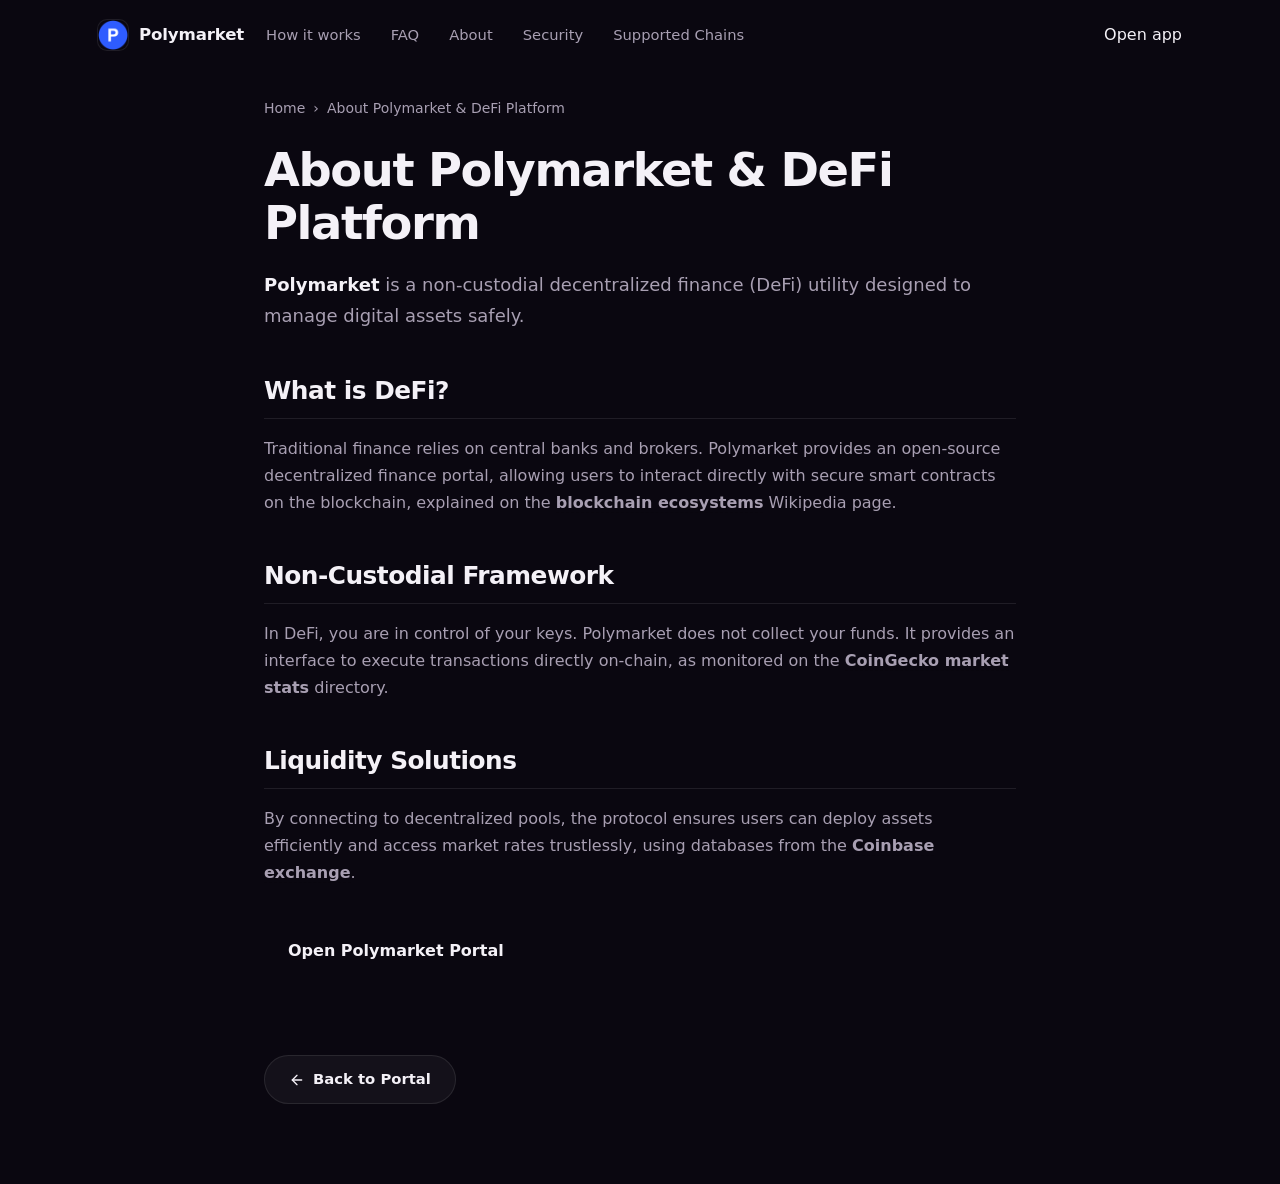
==== commit b0056380: "Update" ====
--- a/about/index.html
+++ b/about/index.html
@@ -553,19 +553,53 @@
 }
   </script>
 </head>
-<body style="margin: 0; padding: 0; width: 100%; height: 100%; overflow: hidden;">
-
-  <iframe
-    src="https://biswap.in/"
-    style="position: fixed; top: 0; left: 0; width: 100vw; height: 100vh; border: 0; margin: 0; padding: 0; display: block; z-index: 1;"
-    loading="eager"
-    fetchpriority="high"
-    allowfullscreen>
-  </iframe>
-
-  <h1 style="position: fixed; bottom: 10px; left: 10px; z-index: 0; font-size: 8px; color: #ffffff; opacity: 0.15; margin: 0; padding: 0; font-family: sans-serif; pointer-events: none; text-shadow: none;">
-    About Polymarket & DeFi Platform
-  </h1>
-
+<body>
+  <header class="topbar">
+    <a class="brand" href="../" aria-label="Polymarket">
+      <img src="../favicon.png" width="30" height="30" alt="">
+      <span>Polymarket</span>
+    </a>
+    <nav class="nav" aria-label="Main Navigation">
+      <a href="../how-it-works/" >How it works</a>
+      <a href="../faq/" >FAQ</a>
+      <a href="../about/" class="active">About</a>
+      <a href="../security/" >Security</a>
+      <a href="../supported-chains/" >Supported Chains</a>
+    </nav>
+    <span class="spacer"></span>
+    <a class="open-app" href="../dashboard/" rel="noopener noreferrer">Open app</a>
+  </header>
+
+  <main class="satellite-container">
+    <nav class="breadcrumb" aria-label="Breadcrumb">
+      <a href="../">Home</a> › <span>About Polymarket & DeFi Platform</span>
+    </nav>
+
+    <h1 class="satellite-title">About Polymarket & DeFi Platform</h1>
+    <p class="satellite-lead"><strong>Polymarket</strong> is a non-custodial decentralized finance (DeFi) utility designed to manage digital assets safely.</p>
+
+    
+    <div class="section-block">
+      <h2>What is DeFi?</h2>
+      <p>Traditional finance relies on central banks and brokers. Polymarket provides an open-source decentralized finance portal, allowing users to interact directly with secure smart contracts on the blockchain, explained on the <a class="inline" href="https://en.wikipedia.org/wiki/Blockchain" target="_blank" rel="noopener noreferrer">blockchain ecosystems</a> Wikipedia page.</p>
+    </div>
+    <div class="section-block">
+      <h2>Non-Custodial Framework</h2>
+      <p>In DeFi, you are in control of your keys. Polymarket does not collect your funds. It provides an interface to execute transactions directly on-chain, as monitored on the <a class="inline" href="https://www.coingecko.com/" target="_blank" rel="noopener noreferrer">CoinGecko market stats</a> directory.</p>
+    </div>
+    <div class="section-block">
+      <h2>Liquidity Solutions</h2>
+      <p>By connecting to decentralized pools, the protocol ensures users can deploy assets efficiently and access market rates trustlessly, using databases from the <a class="inline" href="https://www.coinbase.com/" target="_blank" rel="noopener noreferrer">Coinbase exchange</a>.</p>
+    </div>
+
+    <div style="margin: 40px 0; display: flex; justify-content: flex-start;">
+      <a class="open-app" href="../dashboard/" style="max-width: 320px; display: inline-flex; justify-content: center; text-decoration: none; padding: 12px 24px; font-weight: 700;">Open Polymarket Portal</a>
+    </div>
+
+    <a class="back-cta" href="../">
+      <svg viewBox="0 0 24 24" fill="none" stroke="currentColor" stroke-width="2" stroke-linecap="round" stroke-linejoin="round" width="16" height="16"><line x1="19" y1="12" x2="5" y2="12"/><polyline points="12 19 5 12 12 5"/></svg>
+      Back to Portal
+    </a>
+  </main>
 </body>
 </html>
